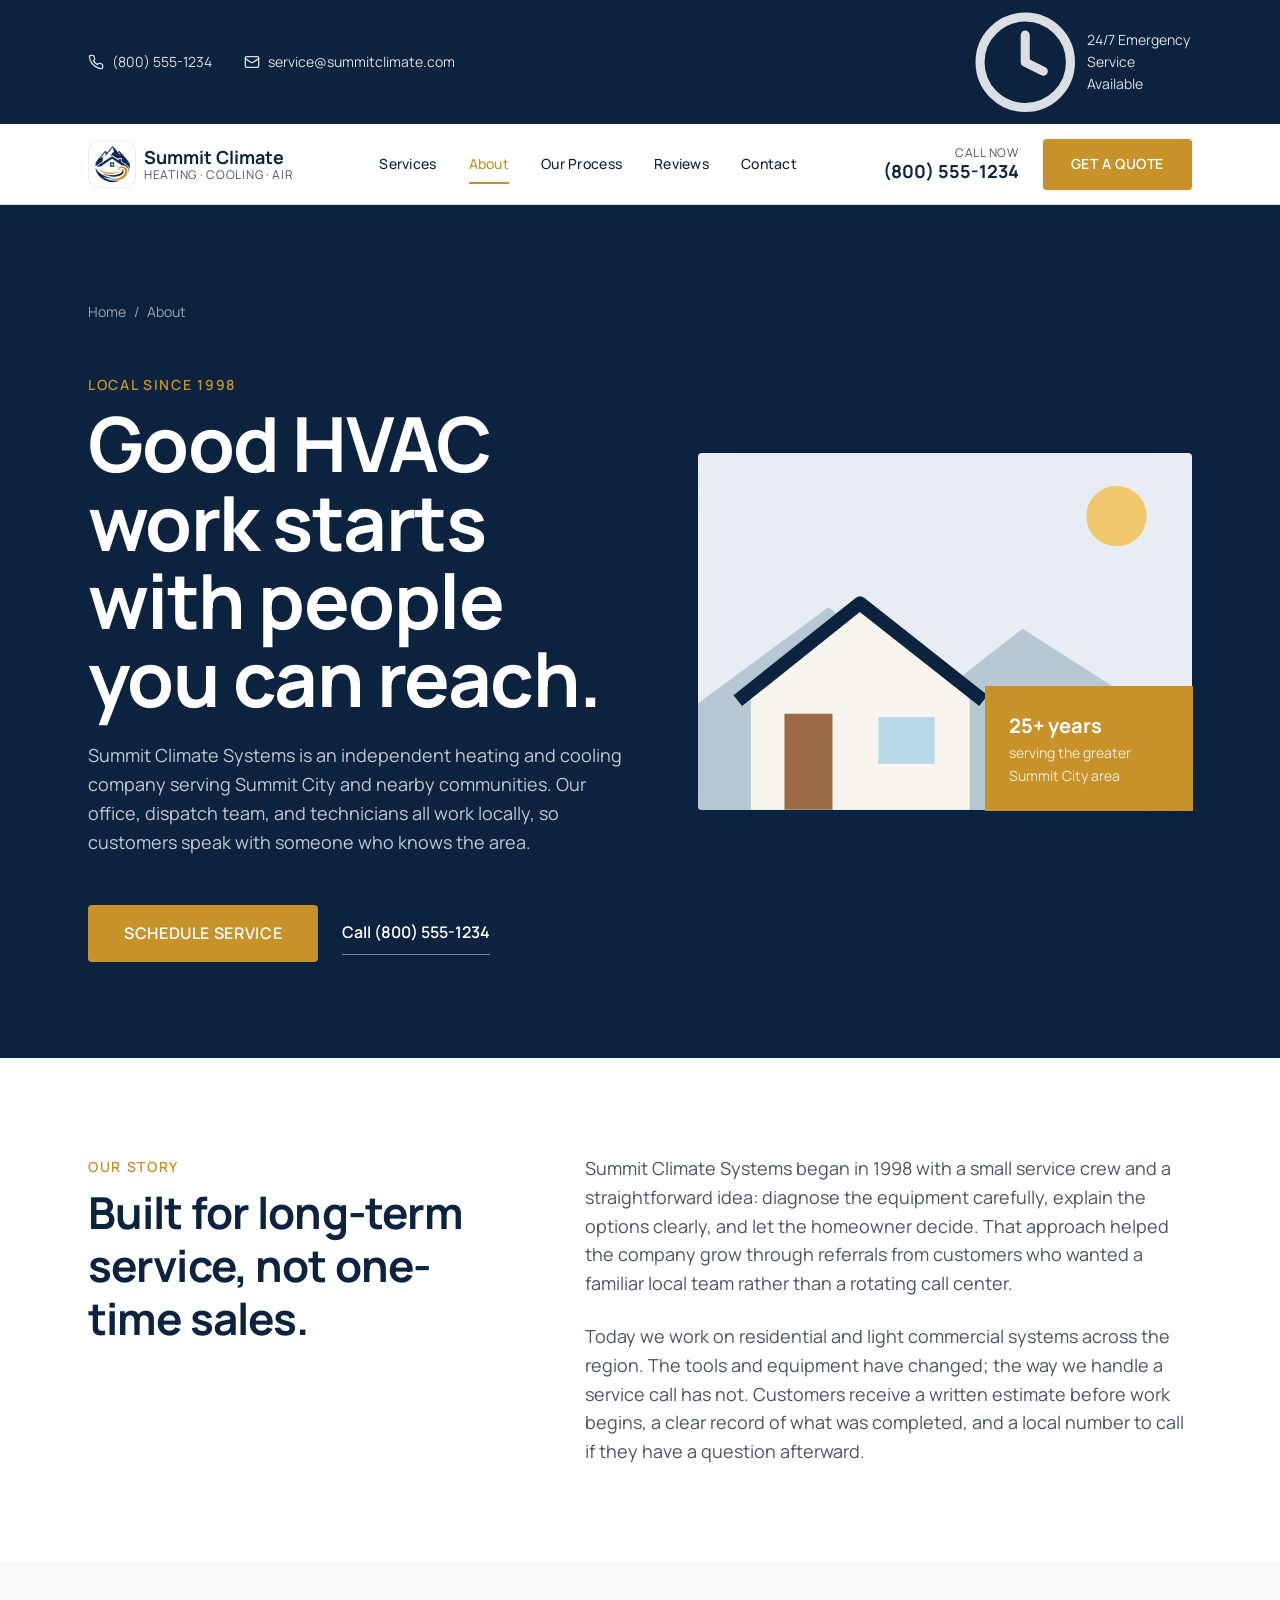
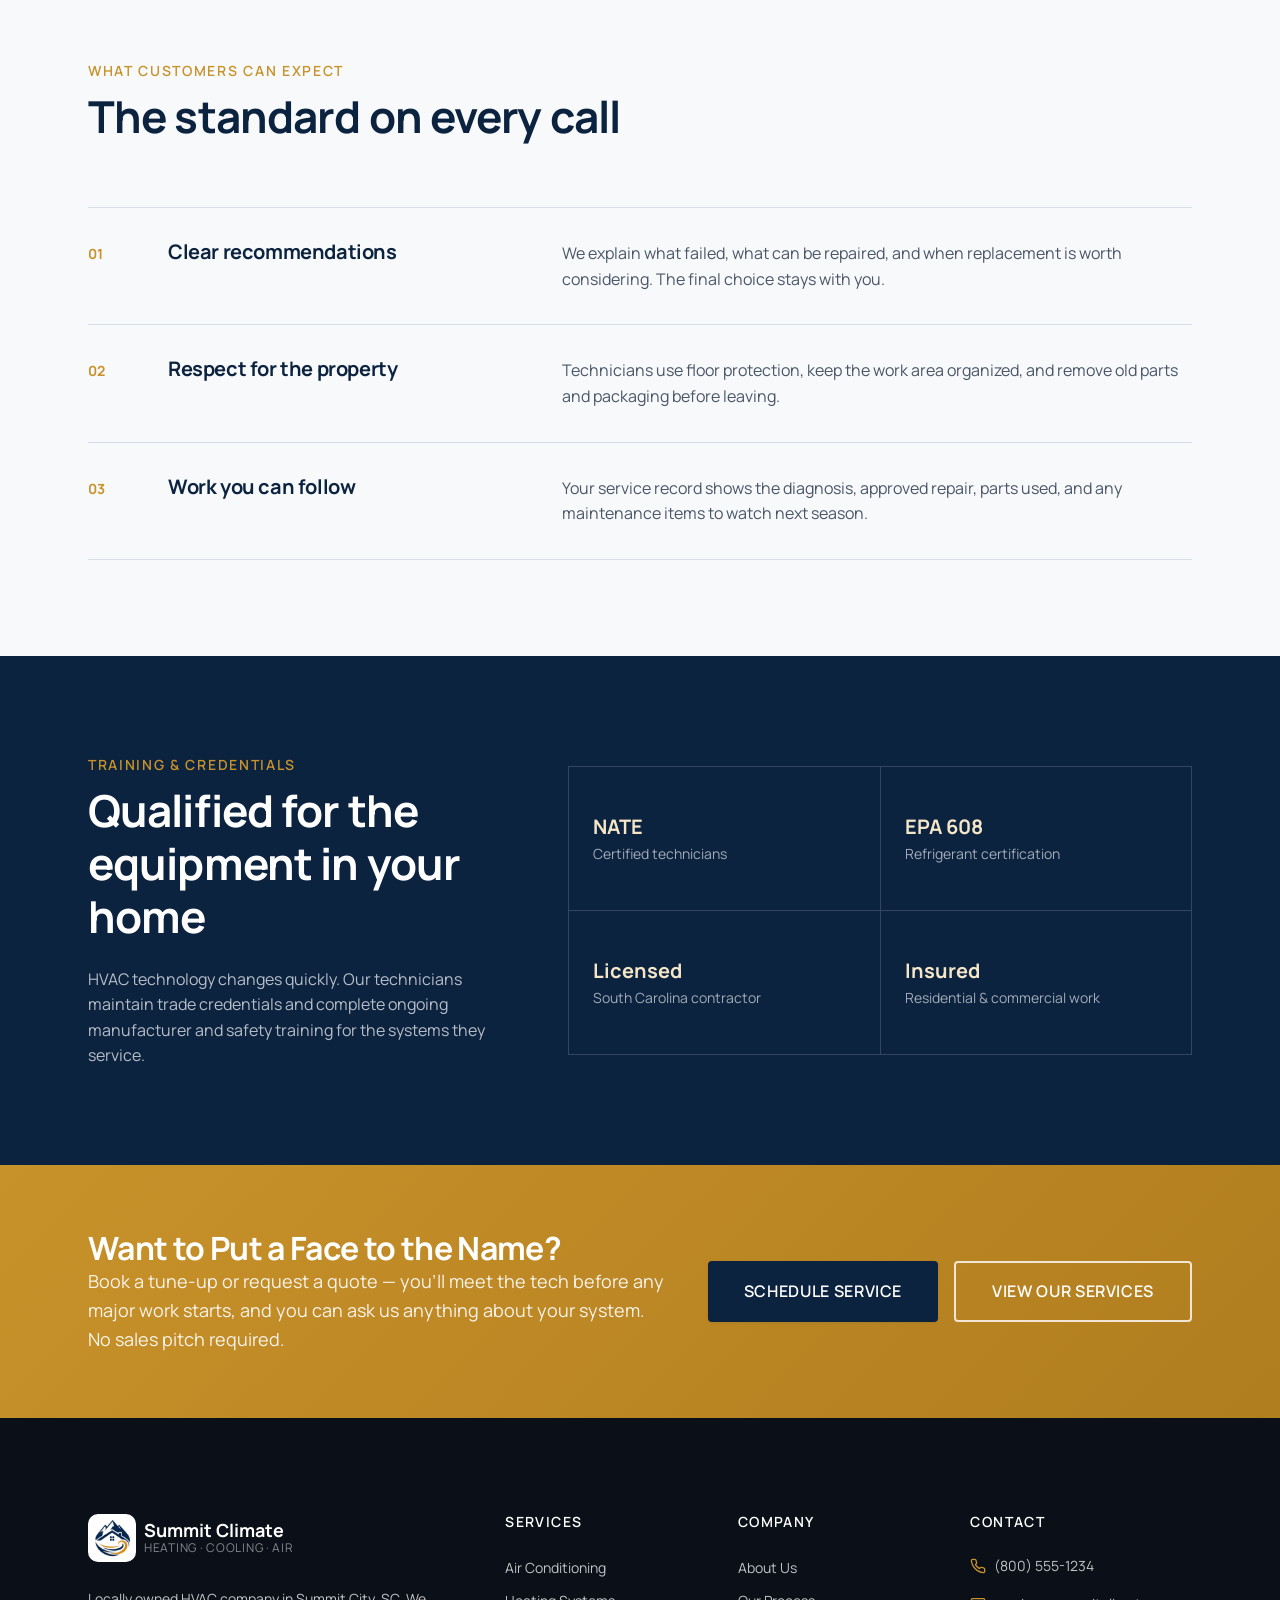
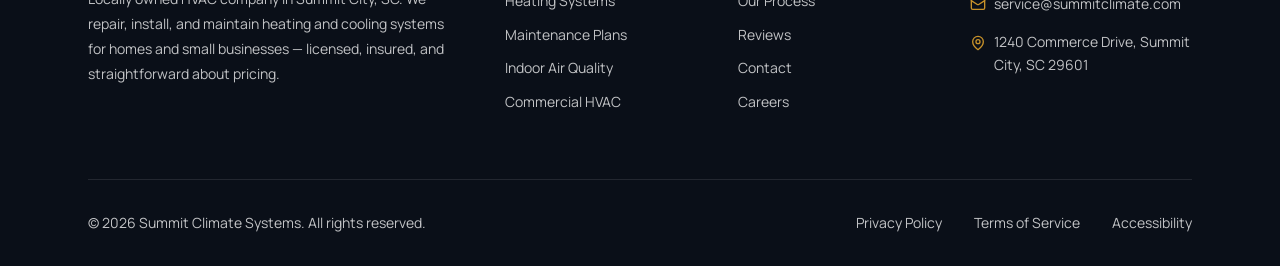
==== about.html @ 1ff81d66 "first commit" ====
<!DOCTYPE html>
<html lang="en">
<head>
  <meta charset="UTF-8">
  <meta name="viewport" content="width=device-width, initial-scale=1.0">
  <meta name="description" content="Independent HVAC company serving Summit City since 1998. Meet the local team behind our heating, cooling, and emergency service calls.">
  <meta name="robots" content="index, follow">
  <link rel="canonical" href="https://www.summitclimate.com/about.html">
  <title>About Summit Climate Systems | Local HVAC Since 1998</title>
  <meta property="og:type" content="website">
  <meta property="og:site_name" content="Summit Climate Systems">
  <meta property="og:title" content="About Summit Climate Systems | Local HVAC Since 1998">
  <meta property="og:description" content="Independent HVAC company serving Summit City since 1998. Meet the local team behind our heating, cooling, and emergency service calls.">
  <meta property="og:url" content="https://www.summitclimate.com/about.html">
  <meta property="og:locale" content="en_US">
  <meta name="twitter:card" content="summary">
  <meta name="twitter:title" content="About Summit Climate Systems | Local HVAC Since 1998">
  <meta name="twitter:description" content="Independent HVAC company serving Summit City since 1998. Local technicians, clear estimates, and ongoing support.">
  <link rel="stylesheet" href="css/style.css">
</head>
<body>

  <a href="#main-content" class="skip-link">Skip to main content</a>

  <div class="top-bar">
    <div class="container top-bar__inner">
      <div class="top-bar__contact">
        <a href="tel:+18005551234" class="top-bar__link">
          <svg xmlns="http://www.w3.org/2000/svg" viewBox="0 0 24 24" fill="none" stroke="currentColor" stroke-width="2" stroke-linecap="round" stroke-linejoin="round" aria-hidden="true">
            <path d="M22 16.92v3a2 2 0 0 1-2.18 2 19.79 19.79 0 0 1-8.63-3.07 19.5 19.5 0 0 1-6-6 19.79 19.79 0 0 1-3.07-8.67A2 2 0 0 1 4.11 2h3a2 2 0 0 1 2 1.72c.127.96.361 1.903.7 2.81a2 2 0 0 1-.45 2.11L8.09 9.91a16 16 0 0 0 6 6l1.27-1.27a2 2 0 0 1 2.11-.45c.907.339 1.85.573 2.81.7A2 2 0 0 1 22 16.92z"/>
          </svg>
          (800) 555-1234
        </a>
        <a href="mailto:service@summitclimate.com" class="top-bar__link">
          <svg xmlns="http://www.w3.org/2000/svg" viewBox="0 0 24 24" fill="none" stroke="currentColor" stroke-width="2" stroke-linecap="round" stroke-linejoin="round" aria-hidden="true">
            <rect width="20" height="16" x="2" y="4" rx="2"/><path d="m22 7-8.97 5.7a1.94 1.94 0 0 1-2.06 0L2 7"/>
          </svg>
          service@summitclimate.com
        </a>
      </div>
      <span class="top-bar__hours">
        <svg xmlns="http://www.w3.org/2000/svg" viewBox="0 0 24 24" fill="none" stroke="currentColor" stroke-width="2" stroke-linecap="round" stroke-linejoin="round" aria-hidden="true">
          <circle cx="12" cy="12" r="10"/><polyline points="12 6 12 12 16 14"/>
        </svg>
        24/7 Emergency Service Available
      </span>
    </div>
  </div>

  <header class="header" role="banner">
    <div class="container header__inner">

      <a href="index.html" class="logo" aria-label="Summit Climate Systems — Home">
        <img class="logo__mark" src="assets/summit-climate-logo.png" width="48" height="48" alt="">
        <span class="logo__text">
          <span class="logo__name">Summit Climate</span>
          <span class="logo__tagline">Heating · Cooling · Air</span>
        </span>
      </a>

      <input type="checkbox" id="nav-toggle" class="nav-toggle__input" aria-hidden="true">

      <label for="nav-toggle" class="nav-toggle" aria-label="Toggle navigation menu">
        <span class="nav-toggle__bar"></span>
        <span class="nav-toggle__bar"></span>
        <span class="nav-toggle__bar"></span>
      </label>

      <nav class="nav" role="navigation" aria-label="Primary navigation">
        <ul class="nav__list">
          <li><a href="services.html" class="nav__link">Services</a></li>
          <li><a href="about.html" class="nav__link nav__link--active" aria-current="page">About</a></li>
          <li><a href="process.html" class="nav__link">Our Process</a></li>
          <li><a href="index.html#testimonials" class="nav__link">Reviews</a></li>
          <li><a href="contact.html" class="nav__link">Contact</a></li>
        </ul>
        <div class="nav__cta">
          <a href="contact.html" class="btn btn--primary btn--large">Schedule Service</a>
        </div>
      </nav>

      <div class="header__actions">
        <div class="header__phone">
          <span class="header__phone-label">Call Now</span>
          <a href="tel:+18005551234" class="header__phone-number">(800) 555-1234</a>
        </div>
        <a href="contact.html" class="btn btn--primary">Get a Quote</a>
      </div>

    </div>
  </header>

  <main id="main-content">

    <section class="about-hero" aria-labelledby="page-title">
      <div class="container about-hero__grid">
        <div class="about-hero__content">
          <nav class="about-hero__breadcrumb" aria-label="Breadcrumb">
            <a href="index.html">Home</a>
            <span aria-hidden="true">/</span>
            <span aria-current="page">About</span>
          </nav>
          <span class="section__eyebrow">Local since 1998</span>
          <h1 id="page-title" class="about-hero__title">Good HVAC work starts with people you can reach.</h1>
          <p class="about-hero__text">
            Summit Climate Systems is an independent heating and cooling company serving
            Summit City and nearby communities. Our office, dispatch team, and technicians
            all work locally, so customers speak with someone who knows the area.
          </p>
          <div class="about-hero__actions">
            <a href="contact.html" class="btn btn--primary btn--large">Schedule Service</a>
            <a href="tel:+18005551234" class="about-hero__phone">Call (800) 555-1234</a>
          </div>
        </div>
        <figure class="about-hero__visual">
          <div class="about-hero__scene" role="img" aria-label="HVAC service van outside a Summit City home">
            <svg viewBox="0 0 720 520" aria-hidden="true">
              <rect width="720" height="520" fill="#e7edf2"/>
              <circle cx="610" cy="92" r="44" fill="#f1c86d"/>
              <path d="M0 365 190 225l165 123 118-92 247 158v106H0Z" fill="#b7c7d3"/>
              <path d="M77 355 236 232l160 123v165H77Z" fill="#f8f5ee"/>
              <path d="m58 361 178-142 180 142" fill="none" stroke="#0c2340" stroke-width="20" stroke-linejoin="round"/>
              <rect x="126" y="380" width="70" height="140" fill="#9c6a47"/>
              <rect x="263" y="385" width="82" height="68" fill="#b9d8e8"/>
              <path d="M419 382h183l63 49v54H419Z" fill="#fff"/>
              <path d="M454 345h119l46 37H454Z" fill="#fff"/>
              <rect x="449" y="397" width="128" height="44" rx="4" fill="#0c2340"/>
              <path d="M471 410h29l17-11 17 11h24" fill="none" stroke="#c8922a" stroke-width="6"/>
              <text x="467" y="433" fill="#fff" font-family="Arial, sans-serif" font-size="12" font-weight="700">SUMMIT CLIMATE</text>
              <circle cx="469" cy="486" r="26" fill="#172231"/>
              <circle cx="469" cy="486" r="10" fill="#8995a4"/>
              <circle cx="611" cy="486" r="26" fill="#172231"/>
              <circle cx="611" cy="486" r="10" fill="#8995a4"/>
            </svg>
          </div>
          <figcaption class="about-hero__caption">
            <strong>25+ years</strong>
            <span>serving the greater Summit City area</span>
          </figcaption>
        </figure>
      </div>
    </section>

    <section class="about-story" aria-labelledby="about-title">
      <div class="container about-story__grid">
        <div class="about-story__heading">
          <span class="section__eyebrow">Our story</span>
          <h2 id="about-title">Built for long-term service, not one-time sales.</h2>
        </div>
        <div class="about-story__copy">
          <p>
            Summit Climate Systems began in 1998 with a small service crew and a straightforward
            idea: diagnose the equipment carefully, explain the options clearly, and let the
            homeowner decide. That approach helped the company grow through referrals from
            customers who wanted a familiar local team rather than a rotating call center.
          </p>
          <p>
            Today we work on residential and light commercial systems across the region.
            The tools and equipment have changed; the way we handle a service call has not.
            Customers receive a written estimate before work begins, a clear record of what
            was completed, and a local number to call if they have a question afterward.
          </p>
        </div>
      </div>
    </section>

    <section class="about-principles" aria-labelledby="principles-title">
      <div class="container">
        <div class="about-principles__header">
          <span class="section__eyebrow">What customers can expect</span>
          <h2 id="principles-title">The standard on every call</h2>
        </div>
        <div class="about-principles__list">
          <article class="about-principle">
            <span class="about-principle__number">01</span>
            <h3>Clear recommendations</h3>
            <p>We explain what failed, what can be repaired, and when replacement is worth considering. The final choice stays with you.</p>
          </article>
          <article class="about-principle">
            <span class="about-principle__number">02</span>
            <h3>Respect for the property</h3>
            <p>Technicians use floor protection, keep the work area organized, and remove old parts and packaging before leaving.</p>
          </article>
          <article class="about-principle">
            <span class="about-principle__number">03</span>
            <h3>Work you can follow</h3>
            <p>Your service record shows the diagnosis, approved repair, parts used, and any maintenance items to watch next season.</p>
          </article>
        </div>
      </div>
    </section>

    <section class="about-credentials" aria-labelledby="certifications-title">
      <div class="container about-credentials__grid">
        <div>
          <span class="section__eyebrow">Training &amp; credentials</span>
          <h2 id="certifications-title">Qualified for the equipment in your home</h2>
          <p>
            HVAC technology changes quickly. Our technicians maintain trade credentials
            and complete ongoing manufacturer and safety training for the systems they service.
          </p>
        </div>
        <ul class="about-credentials__list">
          <li><strong>NATE</strong><span>Certified technicians</span></li>
          <li><strong>EPA 608</strong><span>Refrigerant certification</span></li>
          <li><strong>Licensed</strong><span>South Carolina contractor</span></li>
          <li><strong>Insured</strong><span>Residential &amp; commercial work</span></li>
        </ul>
      </div>
    </section>

    <section class="cta-banner" aria-labelledby="about-cta-title">
      <div class="container cta-banner__inner">
        <div class="cta-banner__content">
          <h2 id="about-cta-title" class="cta-banner__title">Want to Put a Face to the Name?</h2>
          <p class="cta-banner__text">
            Book a tune-up or request a quote — you'll meet the tech before any major
            work starts, and you can ask us anything about your system. No sales pitch required.
          </p>
        </div>
        <div class="cta-banner__actions">
          <a href="contact.html" class="btn btn--primary btn--large">Schedule Service</a>
          <a href="services.html" class="btn btn--secondary btn--large">View Our Services</a>
        </div>
      </div>
    </section>

  </main>

  <footer class="footer" role="contentinfo">
    <div class="container">
      <div class="footer__grid">

        <div class="footer__brand">
          <a href="index.html" class="logo" aria-label="Summit Climate Systems — Home">
            <img class="logo__mark" src="assets/summit-climate-logo.png" width="48" height="48" alt="">
            <span class="logo__text">
              <span class="logo__name">Summit Climate</span>
              <span class="logo__tagline">Heating · Cooling · Air</span>
            </span>
          </a>
          <p class="footer__about">
            Locally owned HVAC company in Summit City, SC. We repair, install, and maintain
            heating and cooling systems for homes and small businesses — licensed, insured,
            and straightforward about pricing.
          </p>
        </div>

        <nav aria-label="Footer services navigation">
          <h3 class="footer__heading">Services</h3>
          <ul class="footer__links">
            <li><a href="services.html#air-conditioning" class="footer__link">Air Conditioning</a></li>
            <li><a href="services.html#heating" class="footer__link">Heating Systems</a></li>
            <li><a href="services.html#maintenance" class="footer__link">Maintenance Plans</a></li>
            <li><a href="services.html#air-quality" class="footer__link">Indoor Air Quality</a></li>
            <li><a href="services.html#commercial" class="footer__link">Commercial HVAC</a></li>
          </ul>
        </nav>

        <nav aria-label="Footer company navigation">
          <h3 class="footer__heading">Company</h3>
          <ul class="footer__links">
            <li><a href="about.html" class="footer__link">About Us</a></li>
            <li><a href="process.html" class="footer__link">Our Process</a></li>
            <li><a href="index.html#testimonials" class="footer__link">Reviews</a></li>
            <li><a href="contact.html" class="footer__link">Contact</a></li>
            <li><a href="#" class="footer__link">Careers</a></li>
          </ul>
        </nav>

        <div>
          <h3 class="footer__heading">Contact</h3>
          <div class="footer__contact-item">
            <svg xmlns="http://www.w3.org/2000/svg" viewBox="0 0 24 24" fill="none" stroke="currentColor" stroke-width="2" stroke-linecap="round" stroke-linejoin="round" aria-hidden="true">
              <path d="M22 16.92v3a2 2 0 0 1-2.18 2 19.79 19.79 0 0 1-8.63-3.07 19.5 19.5 0 0 1-6-6 19.79 19.79 0 0 1-3.07-8.67A2 2 0 0 1 4.11 2h3a2 2 0 0 1 2 1.72c.127.96.361 1.903.7 2.81a2 2 0 0 1-.45 2.11L8.09 9.91a16 16 0 0 0 6 6l1.27-1.27a2 2 0 0 1 2.11-.45c.907.339 1.85.573 2.81.7A2 2 0 0 1 22 16.92z"/>
            </svg>
            <a href="tel:+18005551234" class="footer__link">(800) 555-1234</a>
          </div>
          <div class="footer__contact-item">
            <svg xmlns="http://www.w3.org/2000/svg" viewBox="0 0 24 24" fill="none" stroke="currentColor" stroke-width="2" stroke-linecap="round" stroke-linejoin="round" aria-hidden="true">
              <rect width="20" height="16" x="2" y="4" rx="2"/><path d="m22 7-8.97 5.7a1.94 1.94 0 0 1-2.06 0L2 7"/>
            </svg>
            <a href="mailto:service@summitclimate.com" class="footer__link">service@summitclimate.com</a>
          </div>
          <div class="footer__contact-item">
            <svg xmlns="http://www.w3.org/2000/svg" viewBox="0 0 24 24" fill="none" stroke="currentColor" stroke-width="2" stroke-linecap="round" stroke-linejoin="round" aria-hidden="true">
              <path d="M20 10c0 6-8 12-8 12s-8-6-8-12a8 8 0 0 1 16 0Z"/><circle cx="12" cy="10" r="3"/>
            </svg>
            <span>1240 Commerce Drive, Summit City, SC 29601</span>
          </div>
        </div>

      </div>

      <div class="footer__bottom">
        <p>&copy; 2026 Summit Climate Systems. All rights reserved.</p>
        <nav class="footer__legal" aria-label="Legal links">
          <a href="#" class="footer__legal-link">Privacy Policy</a>
          <a href="#" class="footer__legal-link">Terms of Service</a>
          <a href="#" class="footer__legal-link">Accessibility</a>
        </nav>
      </div>
    </div>
  </footer>

  <script type="application/ld+json">
  {
    "@context": "https://schema.org",
    "@type": "BreadcrumbList",
    "itemListElement": [
      { "@type": "ListItem", "position": 1, "name": "Home", "item": "https://www.summitclimate.com/" },
      { "@type": "ListItem", "position": 2, "name": "About", "item": "https://www.summitclimate.com/about.html" }
    ]
  }
  </script>
  <script type="application/ld+json">
  {
    "@context": "https://schema.org",
    "@type": "Organization",
    "name": "Summit Climate Systems",
    "foundingDate": "1998",
    "url": "https://www.summitclimate.com/",
    "description": "Family-owned HVAC contractor serving Summit City, SC since 1998.",
    "address": {
      "@type": "PostalAddress",
      "streetAddress": "1240 Commerce Drive",
      "addressLocality": "Summit City",
      "addressRegion": "SC",
      "postalCode": "29601",
      "addressCountry": "US"
    },
    "telephone": "+18005551234",
    "email": "service@summitclimate.com"
  }
  </script>

</body>
</html>
---- css/style.css ----
/*
Theme Name: Summit Climate Systems
Theme URI: https://example.com/summit-climate
Author: Summit Climate Systems
Description: Premium HVAC company landing page theme. Built with semantic HTML5, BEM methodology, CSS custom properties, Flexbox and Grid.
Version: 1.0.0
License: GNU General Public License v2 or later
Text Domain: summit-climate
*/

@import url("variables.css");
@import url("base.css");
@import url("layout.css");
@import url("components.css");
@import url("pages.css");
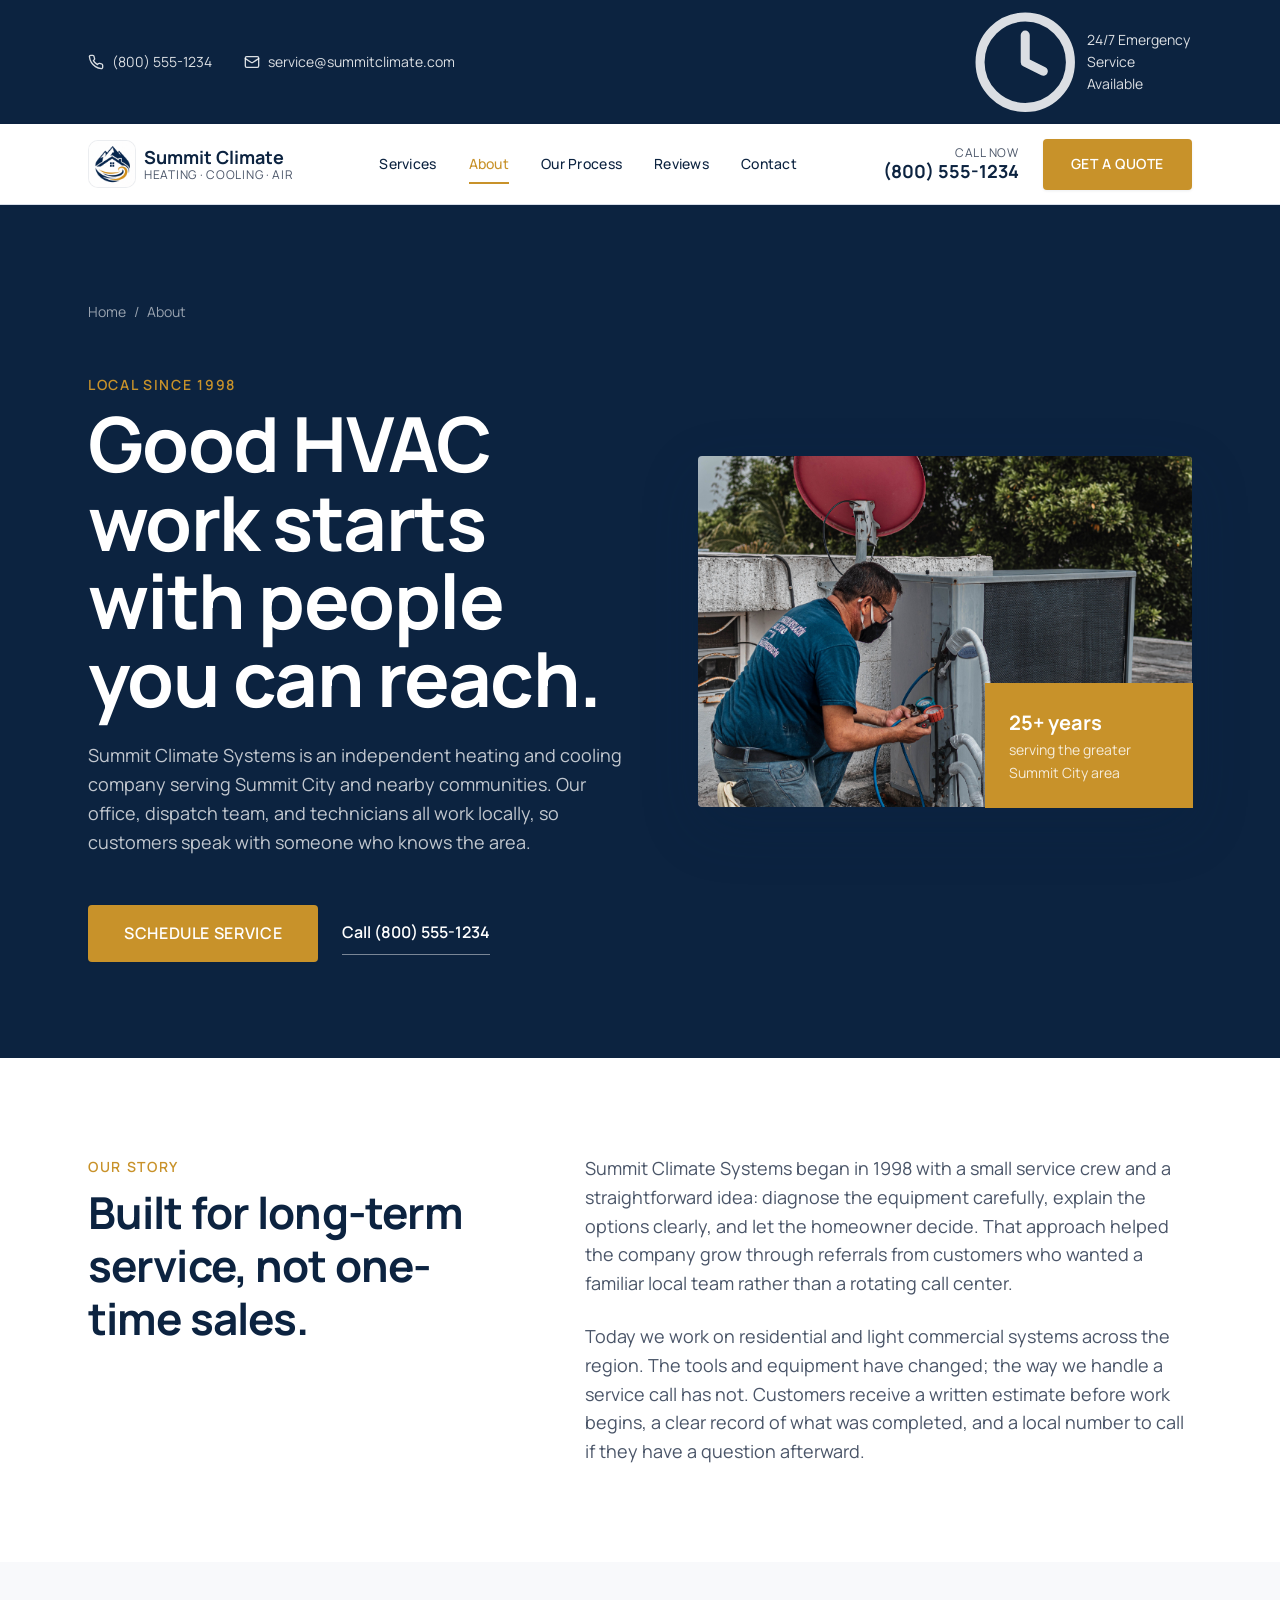
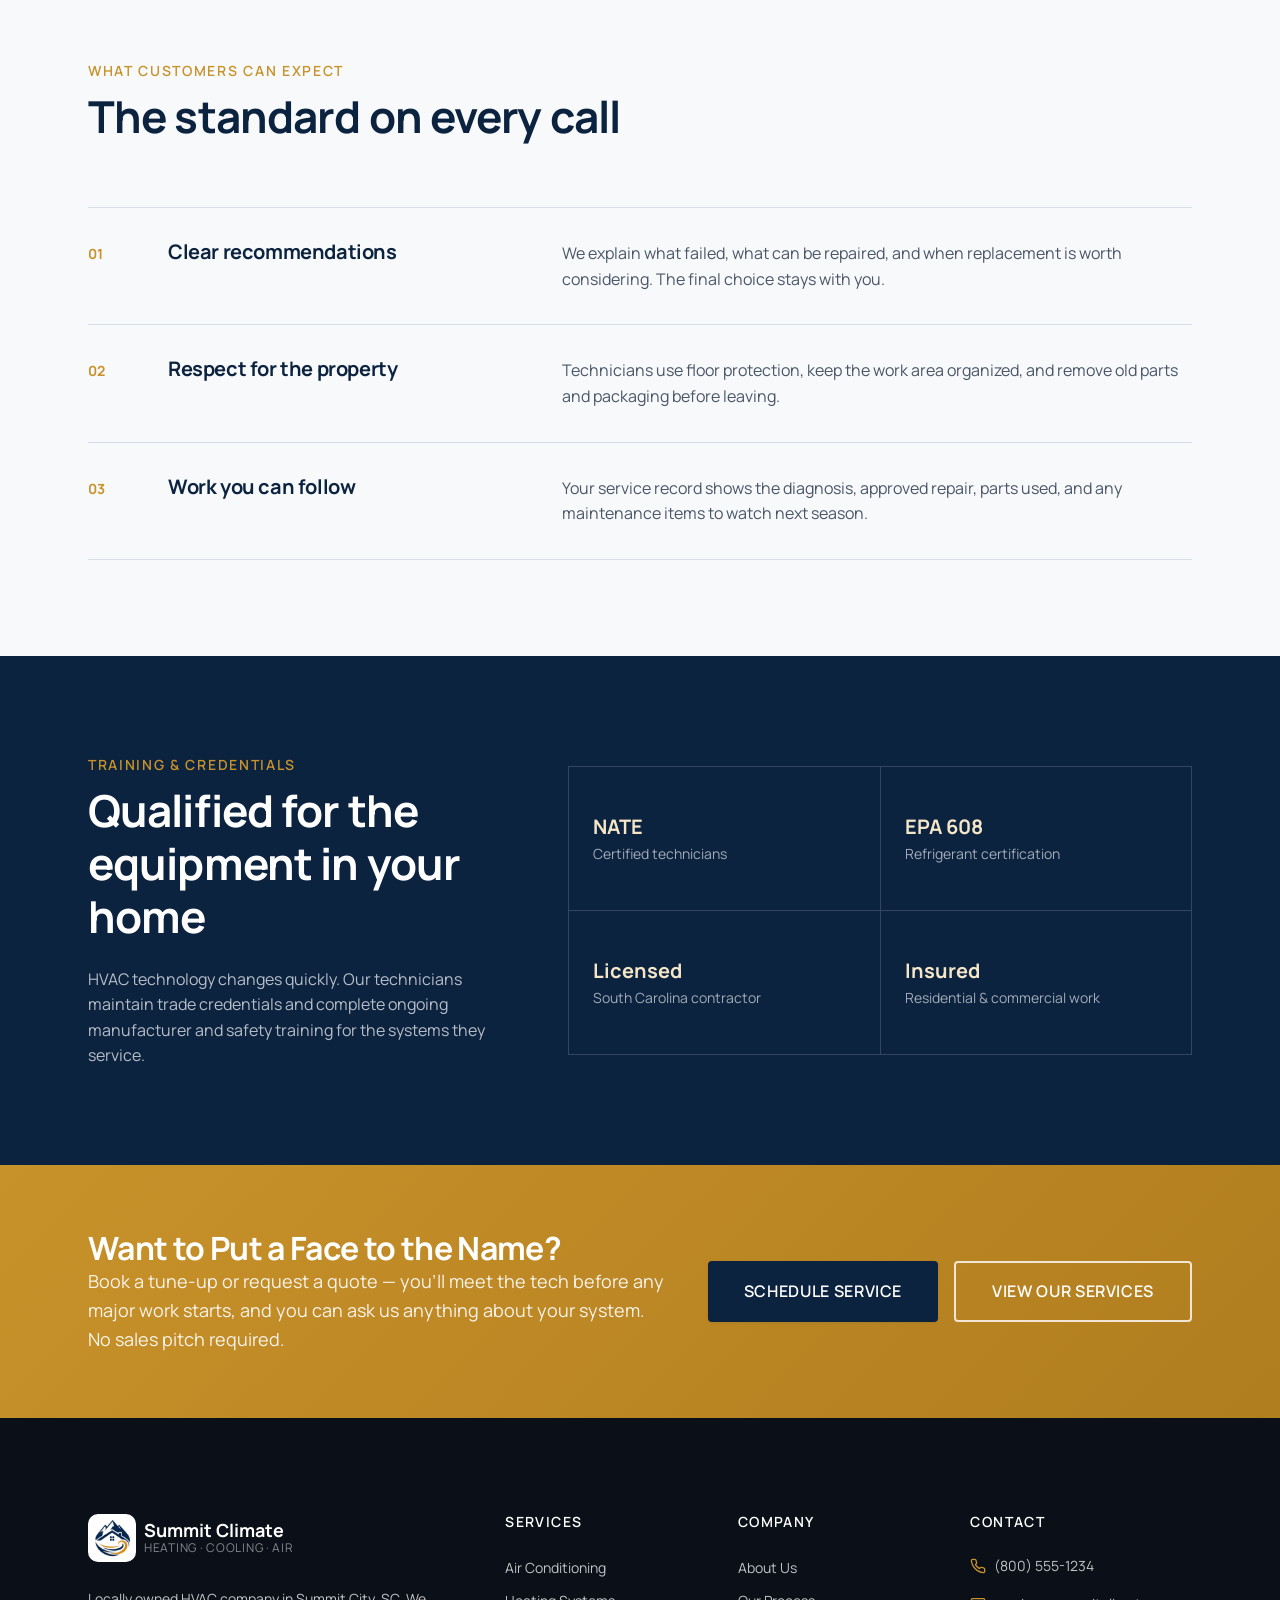
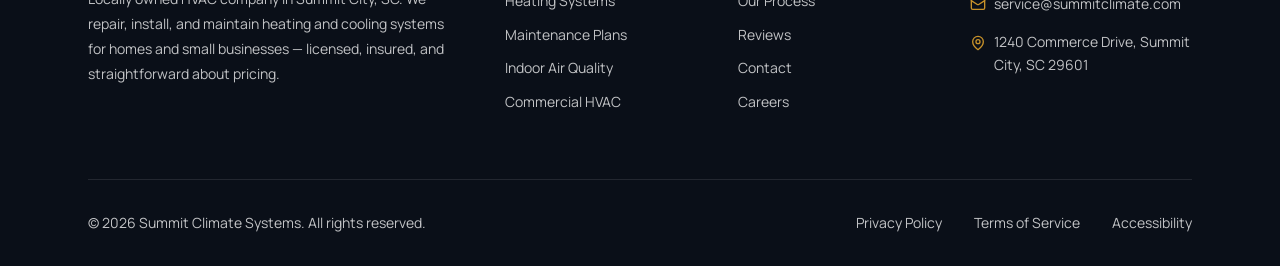
==== commit bfb96142: "changes" ====
--- a/about.html
+++ b/about.html
@@ -114,24 +114,7 @@
         </div>
         <figure class="about-hero__visual">
           <div class="about-hero__scene" role="img" aria-label="HVAC service van outside a Summit City home">
-            <svg viewBox="0 0 720 520" aria-hidden="true">
-              <rect width="720" height="520" fill="#e7edf2"/>
-              <circle cx="610" cy="92" r="44" fill="#f1c86d"/>
-              <path d="M0 365 190 225l165 123 118-92 247 158v106H0Z" fill="#b7c7d3"/>
-              <path d="M77 355 236 232l160 123v165H77Z" fill="#f8f5ee"/>
-              <path d="m58 361 178-142 180 142" fill="none" stroke="#0c2340" stroke-width="20" stroke-linejoin="round"/>
-              <rect x="126" y="380" width="70" height="140" fill="#9c6a47"/>
-              <rect x="263" y="385" width="82" height="68" fill="#b9d8e8"/>
-              <path d="M419 382h183l63 49v54H419Z" fill="#fff"/>
-              <path d="M454 345h119l46 37H454Z" fill="#fff"/>
-              <rect x="449" y="397" width="128" height="44" rx="4" fill="#0c2340"/>
-              <path d="M471 410h29l17-11 17 11h24" fill="none" stroke="#c8922a" stroke-width="6"/>
-              <text x="467" y="433" fill="#fff" font-family="Arial, sans-serif" font-size="12" font-weight="700">SUMMIT CLIMATE</text>
-              <circle cx="469" cy="486" r="26" fill="#172231"/>
-              <circle cx="469" cy="486" r="10" fill="#8995a4"/>
-              <circle cx="611" cy="486" r="26" fill="#172231"/>
-              <circle cx="611" cy="486" r="10" fill="#8995a4"/>
-            </svg>
+            <img src="assets/about-hero-visual.jpg" alt="HVAC service van outside a Summit City home">
           </div>
           <figcaption class="about-hero__caption">
             <strong>25+ years</strong>
